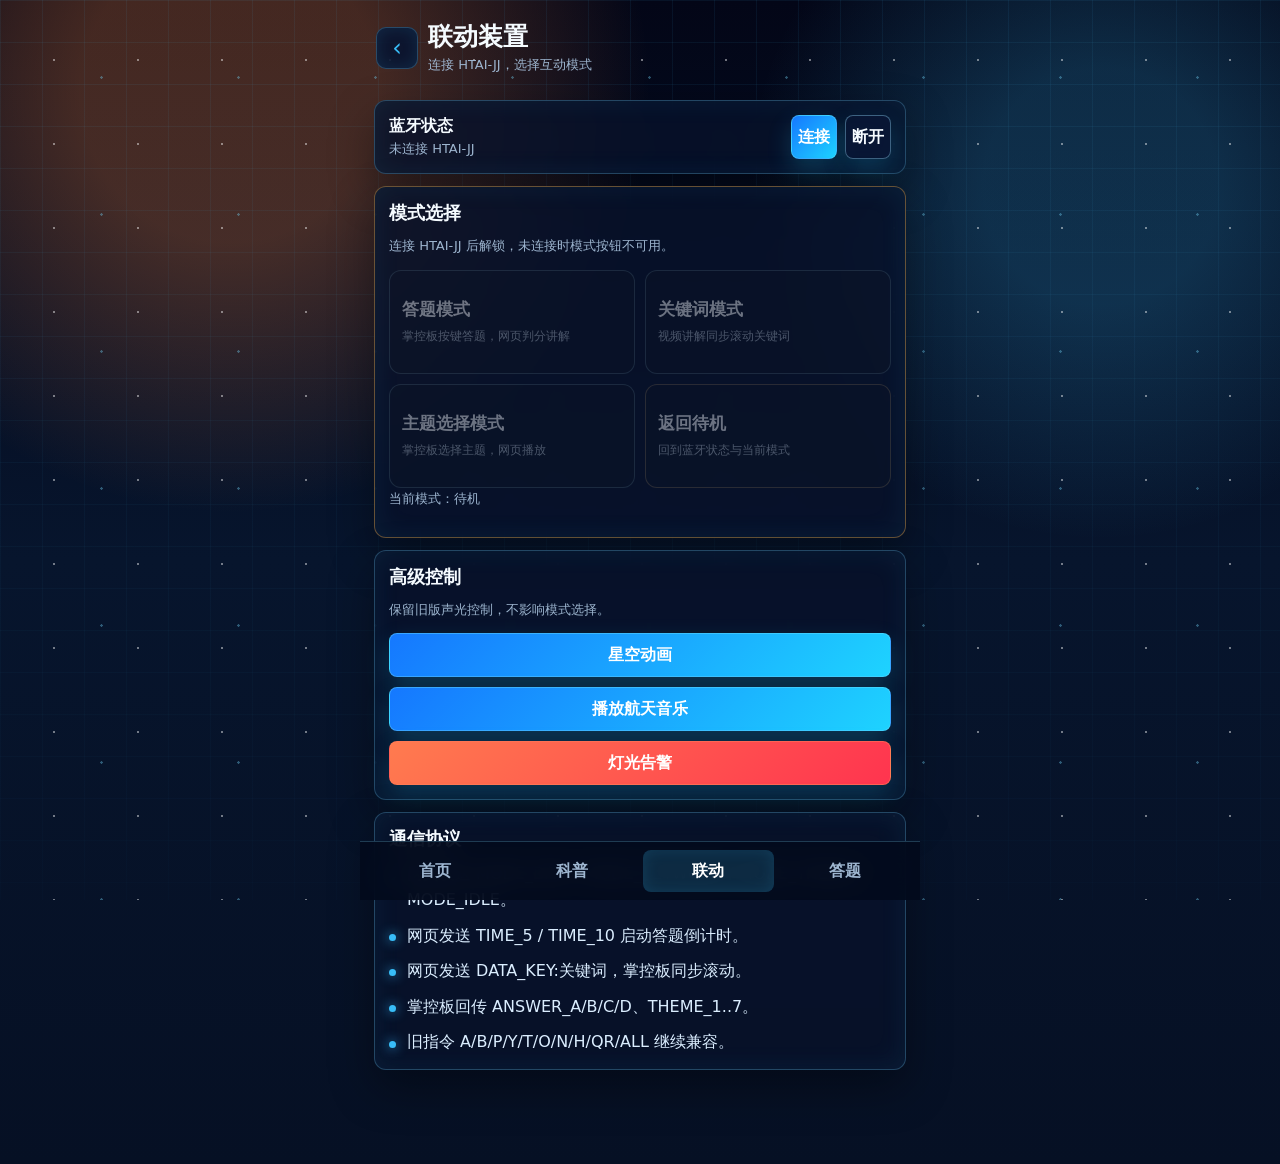
==== device.html @ b79a90aa "网页第2版：加入蓝牙模式选择和硬件联动协议" ====
<!doctype html>
<html lang="zh-CN">
<head>
  <meta charset="utf-8" />
  <meta name="viewport" content="width=device-width, initial-scale=1, viewport-fit=cover" />
  <meta http-equiv="Cache-Control" content="no-store, no-cache, must-revalidate" />
  <meta http-equiv="Pragma" content="no-cache" />
  <meta http-equiv="Expires" content="0" />
  <title>联动装置</title>
  <link rel="stylesheet" href="assets/app.css?v=tech8" />
  <script src="assets/app-data.js?v=tech8" defer></script>
  <script src="assets/app-common.js?v=tech8" defer></script>
  <script src="assets/device.js?v=tech8" defer></script>
</head>
<body data-page="device">
  <main class="app-page">
    <header class="topbar">
      <a class="back" href="index.html?v=tech8" aria-label="返回首页">‹</a>
      <div class="title-wrap">
        <h1>联动装置</h1>
        <div class="subtitle">连接 HTAI-JJ，选择互动模式</div>
      </div>
    </header>

    <section class="bt-card" data-bluetooth-panel>
      <div>
        <strong>蓝牙状态</strong>
        <span id="btStatus">未连接 HTAI-JJ</span>
      </div>
      <button id="btConnect" type="button">连接</button>
      <button id="btDisconnect" class="secondary" type="button">断开</button>
    </section>

    <section class="panel mode-panel">
      <h2>模式选择</h2>
      <p class="muted" id="modeHint">连接 HTAI-JJ 后解锁，未连接时模式按钮不可用。</p>
      <div class="mode-grid">
        <button class="mode-button" data-mode="dati" type="button" disabled>
          <span>答题模式</span>
          <small>掌控板按键答题，网页判分讲解</small>
        </button>
        <button class="mode-button" data-mode="keyword" type="button" disabled>
          <span>关键词模式</span>
          <small>视频讲解同步滚动关键词</small>
        </button>
        <button class="mode-button" data-mode="theme" type="button" disabled>
          <span>主题选择模式</span>
          <small>掌控板选择主题，网页播放</small>
        </button>
        <button class="mode-button idle" data-mode="idle" type="button" disabled>
          <span>返回待机</span>
          <small>回到蓝牙状态与当前模式</small>
        </button>
      </div>
      <p class="muted" id="currentModeText">当前模式：待机</p>
    </section>

    <section class="panel">
      <h2>高级控制</h2>
      <p class="muted">保留旧版声光控制，不影响模式选择。</p>
      <div class="remote-grid">
        <button data-send-command="STAR" type="button">星空动画</button>
        <button data-send-command="MUSIC" type="button">播放航天音乐</button>
        <button class="warn" data-send-command="WARN" type="button">灯光告警</button>
      </div>
    </section>

    <section class="panel">
      <h2>通信协议</h2>
      <ul class="list">
        <li>网页发送 MODE_DATI / MODE_KEYWORD / MODE_THEME / MODE_IDLE。</li>
        <li>网页发送 TIME_5 / TIME_10 启动答题倒计时。</li>
        <li>网页发送 DATA_KEY:关键词，掌控板同步滚动。</li>
        <li>掌控板回传 ANSWER_A/B/C/D、THEME_1..7。</li>
        <li>旧指令 A/B/P/Y/T/O/N/H/QR/ALL 继续兼容。</li>
      </ul>
    </section>
  </main>

  <div class="toast" id="toast" hidden></div>
  <nav class="bottom-nav" aria-label="底部导航">
    <a href="index.html?v=tech8">首页</a>
    <a href="science.html?v=tech8">科普</a>
    <a class="active" href="device.html?v=tech8">联动</a>
    <a href="quiz.html?v=tech8">答题</a>
  </nav>
</body>
</html>
---- assets/app.css ----
:root {
  color-scheme: dark;
  --bg: #040a1a;
  --panel: rgba(8, 18, 42, 0.82);
  --panel-strong: rgba(10, 26, 58, 0.94);
  --ink: #f5fbff;
  --muted: #9db5cf;
  --line: rgba(111, 210, 255, 0.28);
  --blue: #38bdf8;
  --green: #2ee59d;
  --sun: #ffb84d;
  --pink: #ff69b4;
  --red: #ff6b6b;
  --theme: #38bdf8;
  --shadow: 0 18px 44px rgba(0, 0, 0, 0.35);
}

* { box-sizing: border-box; }

body {
  margin: 0;
  min-height: 100vh;
  background:
    radial-gradient(circle at 18% 8%, rgba(255, 136, 61, 0.26) 0 10%, transparent 28%),
    radial-gradient(circle at 86% 16%, rgba(56, 189, 248, 0.2) 0 8%, transparent 24%),
    linear-gradient(180deg, #030617 0%, #07152d 48%, #061024 100%);
  color: var(--ink);
  font-family: "Microsoft YaHei", "PingFang SC", system-ui, sans-serif;
}

body::before {
  content: "";
  position: fixed;
  inset: 0;
  pointer-events: none;
  background:
    linear-gradient(rgba(76, 201, 255, 0.08) 1px, transparent 1px),
    linear-gradient(90deg, rgba(76, 201, 255, 0.08) 1px, transparent 1px);
  background-size: 42px 42px;
  mask-image: linear-gradient(180deg, rgba(0,0,0,.9), rgba(0,0,0,.2));
}

body::after {
  content: "";
  position: fixed;
  inset: 0;
  pointer-events: none;
  background-image:
    radial-gradient(circle, rgba(255,255,255,.8) 0 1px, transparent 1.5px),
    radial-gradient(circle, rgba(120,220,255,.65) 0 1px, transparent 1.5px);
  background-size: 84px 84px, 137px 137px;
  background-position: 12px 18px, 33px 9px;
  opacity: .55;
}

button, input, select { font: inherit; }

button, .button {
  min-height: 44px;
  border: 1px solid rgba(105, 218, 255, 0.42);
  border-radius: 8px;
  background: linear-gradient(135deg, #1578ff, #1ed3ff);
  color: #fff;
  font-weight: 900;
  text-decoration: none;
  cursor: pointer;
  box-shadow: 0 10px 24px rgba(30, 211, 255, 0.2);
}

button.secondary, .button.secondary, .ghost-button {
  border: 1px solid rgba(150, 224, 255, 0.38);
  background: rgba(10, 24, 56, 0.78);
  color: var(--ink);
}

button.warn {
  background: linear-gradient(135deg, #ff7b4f, #ff344f);
  border-color: rgba(255, 126, 90, .55);
}

.app-page {
  position: relative;
  z-index: 1;
  width: min(100%, 560px);
  min-height: 100vh;
  margin: 0 auto;
  padding: 14px 14px 94px;
}

.topbar {
  display: flex;
  align-items: center;
  gap: 10px;
  padding: 8px 2px 14px;
}

.back {
  display: grid;
  place-items: center;
  width: 42px;
  height: 42px;
  border: 1px solid var(--line);
  border-radius: 10px;
  background: rgba(8, 20, 48, 0.9);
  color: var(--blue);
  font-size: 24px;
  text-decoration: none;
  box-shadow: inset 0 0 16px rgba(56, 189, 248, .12);
}

.title-wrap { flex: 1; min-width: 0; }

h1, h2, h3, p { margin-top: 0; }
h1 { margin-bottom: 4px; font-size: 25px; line-height: 1.2; }
h2 { margin-bottom: 10px; font-size: 18px; }
p { line-height: 1.68; }

.subtitle, .muted {
  color: var(--muted);
  font-size: 13px;
}

.home-hero {
  position: relative;
  overflow: hidden;
  min-height: 420px;
  border: 1px solid rgba(255, 184, 77, 0.46);
  border-radius: 14px;
  background: #020817;
  box-shadow: 0 22px 54px rgba(0, 0, 0, .42), inset 0 0 34px rgba(255, 184, 77, .12);
}

.hero-video {
  position: absolute;
  inset: 0;
  width: 100%;
  height: 100%;
  object-fit: cover;
}

.hero-shade {
  position: absolute;
  inset: 0;
  background: linear-gradient(180deg, rgba(3, 8, 23, .08), rgba(3, 8, 23, .38) 46%, rgba(3, 8, 23, .86));
}

.hero-content {
  position: absolute;
  inset: auto 16px 16px;
  padding: 16px;
  border: 1px solid rgba(255, 184, 77, .46);
  border-radius: 12px;
  background: rgba(2, 8, 22, .7);
  backdrop-filter: blur(7px);
}

.orbit-mark {
  display: grid;
  place-items: center;
  width: 58px;
  height: 58px;
  border: 2px solid rgba(255, 184, 77, 0.72);
  border-radius: 50%;
  color: #ffd27b;
  font-weight: 900;
  letter-spacing: 0;
}

.eyebrow {
  margin: 16px 0 8px;
  color: #aee8ff;
  font-size: 14px;
  font-weight: 900;
}

.home-hero h1 {
  max-width: 9em;
  margin: 0;
  font-size: 34px;
  text-shadow: 0 0 18px rgba(255, 184, 77, .36);
}

.hero-copy {
  max-width: 28em;
  margin: 12px 0 14px;
  color: #d8eeff;
  font-size: 15px;
}

.bt-card,
.panel,
.tip-card,
.video-card {
  margin-top: 12px;
  padding: 14px;
  border: 1px solid var(--line);
  border-radius: 12px;
  background: var(--panel);
  box-shadow: var(--shadow), inset 0 0 28px rgba(56, 189, 248, .08);
  backdrop-filter: blur(10px);
}

.bt-card {
  display: grid;
  grid-template-columns: 1fr auto auto;
  gap: 8px;
  align-items: center;
}

.bt-card.compact { grid-template-columns: 1fr auto; }
.bt-card span { display: block; margin-top: 3px; color: var(--muted); font-size: 13px; }
.bt-card .ok { color: var(--green); }

.entry-grid,
.theme-grid,
.remote-grid,
.quiz-grid,
.choice-grid {
  display: grid;
  gap: 10px;
}

.entry-grid {
  grid-template-columns: repeat(2, 1fr);
  margin-top: 12px;
}

.entry-card {
  min-height: 122px;
  padding: 14px;
  border: 1px solid var(--line);
  border-radius: 12px;
  background:
    linear-gradient(135deg, rgba(12, 30, 68, .92), rgba(8, 18, 40, .92));
  color: var(--ink);
  text-decoration: none;
  box-shadow: 0 14px 30px rgba(0, 0, 0, .26), inset 0 0 20px rgba(56, 189, 248, .08);
}

.entry-card span {
  display: block;
  font-size: 18px;
  font-weight: 900;
}

.entry-card small {
  display: block;
  margin-top: 8px;
  color: var(--muted);
  line-height: 1.45;
}

.entry-card.science { border-top: 5px solid var(--blue); }
.entry-card.device { border-top: 5px solid var(--green); }
.entry-card.quiz { border-top: 5px solid var(--sun); }
.entry-card.rank { border-top: 5px solid var(--pink); }

.theme-grid { grid-template-columns: repeat(2, 1fr); }

.theme-button {
  min-height: 58px;
  padding: 9px;
  border: 1px solid rgba(123, 218, 255, .3);
  background: rgba(9, 24, 54, .88);
  color: var(--ink);
}

.theme-button.active {
  border-color: var(--theme);
  color: #fff;
  background: linear-gradient(135deg, color-mix(in srgb, var(--theme) 35%, #091836), rgba(11, 28, 62, .96));
  box-shadow: 0 0 20px color-mix(in srgb, var(--theme) 35%, transparent);
}

.video-card {
  overflow: hidden;
  padding: 0;
  border-color: color-mix(in srgb, var(--theme) 45%, rgba(111, 210, 255, .24));
}

.video-card video {
  display: block;
  width: 100%;
  aspect-ratio: 16 / 9;
  background: #020817;
  object-fit: cover;
}

.video-body { padding: 14px; }

.badge {
  display: inline-flex;
  align-items: center;
  gap: 6px;
  padding: 6px 10px;
  border: 1px solid color-mix(in srgb, var(--theme) 55%, transparent);
  border-radius: 999px;
  background: color-mix(in srgb, var(--theme) 16%, rgba(4, 10, 26, .86));
  color: #fff;
  font-size: 13px;
  font-weight: 900;
}

.science-detail {
  margin: 12px 0;
  padding: 12px;
  border: 1px solid rgba(123, 218, 255, .2);
  border-radius: 10px;
  background: rgba(3, 12, 32, .58);
}

.science-detail h3 {
  margin: 0 0 8px;
  font-size: 16px;
}

.science-list {
  display: grid;
  gap: 8px;
  margin: 0;
  padding: 0;
  list-style: none;
}

.science-list li,
.list li {
  position: relative;
  padding-left: 18px;
  color: #dbeeff;
  line-height: 1.6;
}

.science-list li::before,
.list li::before {
  content: "";
  position: absolute;
  left: 0;
  top: .7em;
  width: 7px;
  height: 7px;
  border-radius: 50%;
  background: var(--theme);
  box-shadow: 0 0 12px var(--theme);
}

.science-prompt {
  margin-top: 10px;
  padding: 10px;
  border-radius: 8px;
  background: rgba(56, 189, 248, .1);
  color: #c9f4ff;
  font-weight: 800;
}

.remote-grid { grid-template-columns: 1fr; }
.quiz-grid { grid-template-columns: repeat(3, 1fr); }
.choice-grid { grid-template-columns: 1fr; margin-top: 12px; }

.quiz-grid button.active,
.choice-grid button.correct {
  background: linear-gradient(135deg, #10b981, #38e7a7);
}

.choice-grid button.wrong {
  background: linear-gradient(135deg, #f59e0b, #ff6b6b);
}

.score-line,
.rank-item,
.button-row {
  display: flex;
  align-items: center;
  gap: 10px;
}

.score-line { justify-content: space-between; }
.score-line strong {
  font-size: 38px;
  color: #ffe08a;
  text-shadow: 0 0 18px rgba(255, 224, 138, .35);
}

.question-box {
  padding: 14px;
  border: 1px solid rgba(255, 184, 77, .28);
  border-radius: 10px;
  background: rgba(255, 184, 77, .1);
  color: #fff3d0;
  line-height: 1.7;
}

.button-row {
  flex-wrap: wrap;
  margin-top: 12px;
}

.button-row > * { flex: 1 1 120px; text-align: center; }
.button-row.two > * { flex-basis: 45%; }

.list {
  display: grid;
  gap: 10px;
  margin: 0;
  padding: 0;
  list-style: none;
}

.rank-item {
  justify-content: space-between;
  padding: 12px 0;
  border-bottom: 1px solid rgba(123, 218, 255, .16);
}

.rank-item:last-child { border-bottom: 0; }

.achievement-card {
  display: grid;
  gap: 8px;
  padding: 14px;
  border: 1px solid rgba(255, 184, 77, .36);
  border-radius: 12px;
  background: linear-gradient(135deg, rgba(255, 184, 77, .14), rgba(56, 189, 248, .08));
}

.achievement-card strong { font-size: 20px; }

.tag-grid {
  display: flex;
  flex-wrap: wrap;
  gap: 8px;
  margin: 12px 0;
}

.tag-grid span {
  padding: 7px 10px;
  border: 1px solid rgba(56, 189, 248, .34);
  border-radius: 999px;
  background: rgba(56, 189, 248, .12);
  color: #dff7ff;
  font-weight: 800;
}

.toast {
  position: fixed;
  z-index: 20;
  left: 50%;
  bottom: 88px;
  width: min(90vw, 440px);
  transform: translateX(-50%);
  padding: 12px 14px;
  border: 1px solid rgba(123, 218, 255, .45);
  border-radius: 12px;
  background: rgba(5, 16, 38, .94);
  color: #fff;
  box-shadow: var(--shadow);
}

.bottom-nav {
  position: fixed;
  z-index: 10;
  left: 50%;
  bottom: 0;
  display: grid;
  grid-template-columns: repeat(4, 1fr);
  gap: 6px;
  width: min(100%, 560px);
  padding: 8px 10px calc(8px + env(safe-area-inset-bottom));
  transform: translateX(-50%);
  border-top: 1px solid rgba(123, 218, 255, .24);
  background: rgba(3, 10, 28, .9);
  backdrop-filter: blur(12px);
}

.bottom-nav a {
  display: grid;
  place-items: center;
  min-height: 42px;
  border-radius: 8px;
  color: var(--muted);
  text-decoration: none;
  font-weight: 900;
}

.bottom-nav a.active {
  color: #fff;
  background: rgba(56, 189, 248, .16);
  box-shadow: inset 0 0 16px rgba(56, 189, 248, .14);
}

@media (max-width: 420px) {
  .app-page { padding-inline: 10px; }
  .home-hero { min-height: 390px; }
  .home-hero h1 { font-size: 30px; }
  .entry-grid { grid-template-columns: 1fr; }
  .bt-card, .bt-card.compact { grid-template-columns: 1fr; }
  .theme-grid { grid-template-columns: 1fr; }
  .quiz-grid { grid-template-columns: 1fr; }
}

/* tech3 cover page: inspired by the phone-cover reference, without using the photo itself. */
.cover-hero {
  display: grid;
  grid-template-rows: auto 1fr auto;
  min-height: min(76vh, 650px);
  padding: 22px 16px 18px;
  border-color: rgba(135, 216, 255, .5);
  background:
    radial-gradient(circle at 50% 52%, rgba(70, 165, 255, .2) 0 18%, transparent 44%),
    linear-gradient(180deg, rgba(4, 12, 34, .96), rgba(8, 20, 52, .88));
}

.cover-stars {
  position: absolute;
  inset: 0;
  background-image:
    radial-gradient(circle, rgba(255,255,255,.92) 0 1px, transparent 1.6px),
    radial-gradient(circle, rgba(125,220,255,.62) 0 1px, transparent 1.7px);
  background-size: 42px 42px, 73px 73px;
  background-position: 7px 14px, 28px 3px;
  opacity: .58;
}

.cover-top {
  position: relative;
  z-index: 2;
  text-align: center;
}

.cover-top .eyebrow {
  display: inline-flex;
  margin: 0 0 10px;
  padding: 6px 12px;
  border: 1px solid rgba(130, 220, 255, .38);
  border-radius: 999px;
  background: rgba(7, 22, 52, .62);
  color: #c8f2ff;
}

.cover-top h1 {
  max-width: 8em;
  margin: 0 auto;
  font-size: clamp(32px, 8vw, 48px);
  line-height: 1.08;
  text-shadow: 0 0 24px rgba(110, 218, 255, .42);
}

.cover-top .hero-copy {
  max-width: 22em;
  margin: 12px auto 0;
  color: #cfeeff;
}

.planet-video-wrap {
  position: relative;
  z-index: 2;
  align-self: center;
  justify-self: center;
  display: grid;
  place-items: center;
  width: min(78vw, 360px);
  aspect-ratio: 1;
  margin: 18px auto 14px;
  border-radius: 50%;
  filter: drop-shadow(0 0 30px rgba(94, 207, 255, .55));
}

.planet-video-wrap::before {
  content: "";
  position: absolute;
  inset: -16px;
  border-radius: 50%;
  border: 2px solid rgba(153, 226, 255, .35);
  box-shadow: inset 0 0 32px rgba(97, 209, 255, .28), 0 0 36px rgba(97, 209, 255, .26);
}

.planet-video {
  width: 100%;
  height: 100%;
  border: 3px solid rgba(224, 247, 255, .8);
  border-radius: 50%;
  background: #06152f;
  object-fit: cover;
}

.planet-ring {
  position: absolute;
  width: 118%;
  height: 32%;
  border: 2px solid rgba(180, 235, 255, .42);
  border-top-color: transparent;
  border-left-color: transparent;
  border-radius: 50%;
  transform: rotate(-13deg);
  pointer-events: none;
}

.planet-ring.two {
  width: 132%;
  height: 40%;
  border-color: rgba(255, 210, 120, .26);
  border-top-color: transparent;
  transform: rotate(13deg);
}

.center-play {
  position: absolute;
  width: 72px;
  height: 72px;
  min-height: 72px;
  border-radius: 50%;
  border-color: rgba(255,255,255,.62);
  background: rgba(255,255,255,.18);
  color: #fff;
  font-size: 28px;
  backdrop-filter: blur(8px);
}

.mission-nav {
  position: relative;
  z-index: 2;
  display: grid;
  grid-template-columns: repeat(4, 1fr);
  gap: 8px;
  padding: 9px;
  border: 1px solid rgba(145, 224, 255, .28);
  border-radius: 18px;
  background: rgba(2, 10, 28, .72);
  backdrop-filter: blur(10px);
}

.mission-nav a {
  display: grid;
  place-items: center;
  min-height: 46px;
  border-radius: 14px;
  color: #dff7ff;
  text-decoration: none;
  font-weight: 900;
}

.mission-nav a:first-child {
  background: linear-gradient(135deg, rgba(67, 169, 255, .86), rgba(30, 211, 255, .72));
  color: #fff;
  box-shadow: 0 0 22px rgba(56, 189, 248, .3);
}

body[data-page="science"] .video-card video {
  min-height: 230px;
  border-bottom: 1px solid color-mix(in srgb, var(--theme) 50%, rgba(123, 218, 255, .2));
}

@media (max-width: 420px) {
  .cover-hero {
    min-height: 620px;
    padding: 20px 12px 14px;
  }

  .planet-video-wrap {
    width: min(82vw, 330px);
  }

  .mission-nav {
    grid-template-columns: repeat(2, 1fr);
  }
}

button:disabled,
.button:disabled {
  cursor: not-allowed;
  opacity: .42;
  box-shadow: none;
  filter: grayscale(.45);
}

.mode-panel {
  border-color: rgba(255, 184, 77, .38);
}

.mode-grid {
  display: grid;
  grid-template-columns: repeat(2, 1fr);
  gap: 10px;
  margin-top: 12px;
}

.mode-button {
  min-height: 104px;
  padding: 12px;
  text-align: left;
  border: 1px solid rgba(123, 218, 255, .3);
  border-radius: 12px;
  background: rgba(8, 22, 52, .9);
  color: var(--ink);
  box-shadow: inset 0 0 18px rgba(56, 189, 248, .06);
}

.mode-button span {
  display: block;
  font-size: 17px;
  font-weight: 900;
}

.mode-button small {
  display: block;
  margin-top: 7px;
  color: var(--muted);
  font-size: 12px;
  font-weight: 500;
  line-height: 1.45;
}

.mode-button.idle {
  border-color: rgba(255, 184, 77, .36);
}

.countdown-row {
  display: flex;
  align-items: center;
  gap: 8px;
  margin-top: 12px;
  color: var(--muted);
  font-size: 13px;
}

.countdown-row button {
  min-width: 72px;
  min-height: 40px;
}

.answer-explanation {
  margin-top: 12px;
  padding: 11px 12px;
  border: 1px solid rgba(46, 229, 157, .28);
  border-radius: 10px;
  background: rgba(46, 229, 157, .1);
  color: #d9fff0;
  line-height: 1.65;
}

.keyword-scroll {
  min-height: 88px;
  display: flex;
  align-items: center;
  padding: 14px;
  overflow: hidden;
  border: 1px solid rgba(123, 218, 255, .28);
  border-radius: 10px;
  background: rgba(4, 14, 34, .76);
  color: #d9f5ff;
  font-size: 17px;
  font-weight: 800;
  line-height: 1.5;
}

.keyword-in {
  animation: keywordIn .65s ease both;
}

@keyframes keywordIn {
  from {
    opacity: 0;
    transform: translateY(12px);
  }
  to {
    opacity: 1;
    transform: translateY(0);
  }
}

@media (max-width: 420px) {
  .mode-grid {
    grid-template-columns: 1fr;
  }

  .mode-button {
    min-height: 88px;
  }

  .countdown-row {
    flex-wrap: wrap;
  }
}
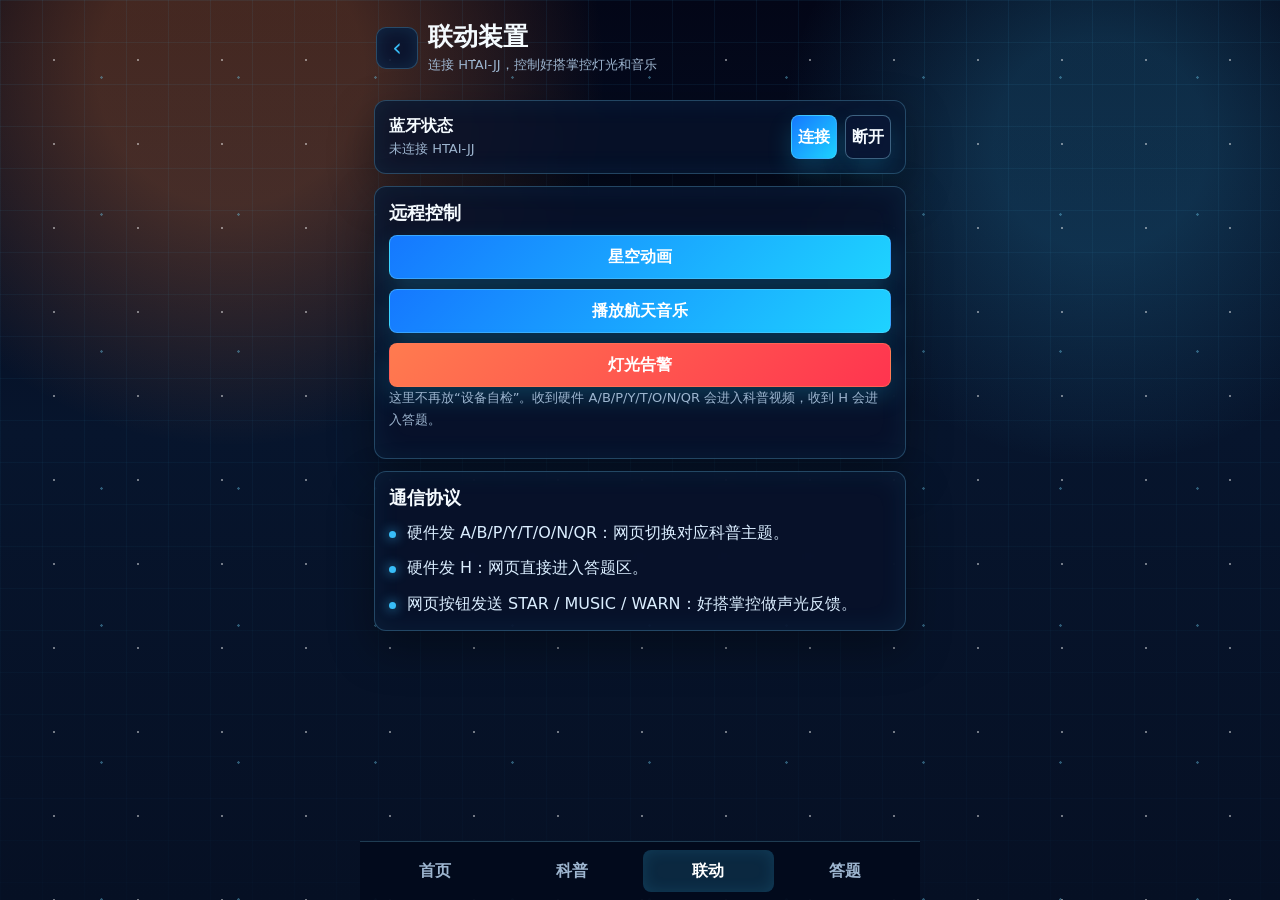
==== commit 5a7ad84f: "还原老版tech1: 5个页面+2个JS文件 20260719" ====
--- a/device.html
+++ b/device.html
@@ -7,18 +7,17 @@
   <meta http-equiv="Pragma" content="no-cache" />
   <meta http-equiv="Expires" content="0" />
   <title>联动装置</title>
-  <link rel="stylesheet" href="assets/app.css?v=tech8" />
-  <script src="assets/app-data.js?v=tech8" defer></script>
-  <script src="assets/app-common.js?v=tech8" defer></script>
-  <script src="assets/device.js?v=tech8" defer></script>
+  <link rel="stylesheet" href="assets/app.css?v=remote5" />
+  <script src="assets/app-data.js?v=remote6" defer></script>
+  <script src="assets/app-common.js?v=tech1" defer></script>
 </head>
 <body data-page="device">
   <main class="app-page">
     <header class="topbar">
-      <a class="back" href="index.html?v=tech8" aria-label="返回首页">‹</a>
+      <a class="back" href="index.html" aria-label="返回首页">‹</a>
       <div class="title-wrap">
         <h1>联动装置</h1>
-        <div class="subtitle">连接 HTAI-JJ，选择互动模式</div>
+        <div class="subtitle">连接 HTAI-JJ，控制好搭掌控灯光和音乐</div>
       </div>
     </header>
 
@@ -31,58 +30,32 @@
       <button id="btDisconnect" class="secondary" type="button">断开</button>
     </section>
 
-    <section class="panel mode-panel">
-      <h2>模式选择</h2>
-      <p class="muted" id="modeHint">连接 HTAI-JJ 后解锁，未连接时模式按钮不可用。</p>
-      <div class="mode-grid">
-        <button class="mode-button" data-mode="dati" type="button" disabled>
-          <span>答题模式</span>
-          <small>掌控板按键答题，网页判分讲解</small>
-        </button>
-        <button class="mode-button" data-mode="keyword" type="button" disabled>
-          <span>关键词模式</span>
-          <small>视频讲解同步滚动关键词</small>
-        </button>
-        <button class="mode-button" data-mode="theme" type="button" disabled>
-          <span>主题选择模式</span>
-          <small>掌控板选择主题，网页播放</small>
-        </button>
-        <button class="mode-button idle" data-mode="idle" type="button" disabled>
-          <span>返回待机</span>
-          <small>回到蓝牙状态与当前模式</small>
-        </button>
-      </div>
-      <p class="muted" id="currentModeText">当前模式：待机</p>
-    </section>
-
     <section class="panel">
-      <h2>高级控制</h2>
-      <p class="muted">保留旧版声光控制，不影响模式选择。</p>
+      <h2>远程控制</h2>
       <div class="remote-grid">
         <button data-send-command="STAR" type="button">星空动画</button>
         <button data-send-command="MUSIC" type="button">播放航天音乐</button>
         <button class="warn" data-send-command="WARN" type="button">灯光告警</button>
       </div>
+      <p class="muted">这里不再放“设备自检”。收到硬件 A/B/P/Y/T/O/N/QR 会进入科普视频，收到 H 会进入答题。</p>
     </section>
 
     <section class="panel">
       <h2>通信协议</h2>
       <ul class="list">
-        <li>网页发送 MODE_DATI / MODE_KEYWORD / MODE_THEME / MODE_IDLE。</li>
-        <li>网页发送 TIME_5 / TIME_10 启动答题倒计时。</li>
-        <li>网页发送 DATA_KEY:关键词，掌控板同步滚动。</li>
-        <li>掌控板回传 ANSWER_A/B/C/D、THEME_1..7。</li>
-        <li>旧指令 A/B/P/Y/T/O/N/H/QR/ALL 继续兼容。</li>
+        <li>硬件发 A/B/P/Y/T/O/N/QR：网页切换对应科普主题。</li>
+        <li>硬件发 H：网页直接进入答题区。</li>
+        <li>网页按钮发送 STAR / MUSIC / WARN：好搭掌控做声光反馈。</li>
       </ul>
     </section>
   </main>
 
   <div class="toast" id="toast" hidden></div>
   <nav class="bottom-nav" aria-label="底部导航">
-    <a href="index.html?v=tech8">首页</a>
-    <a href="science.html?v=tech8">科普</a>
-    <a class="active" href="device.html?v=tech8">联动</a>
-    <a href="quiz.html?v=tech8">答题</a>
+    <a href="index.html">首页</a>
+    <a href="science.html?v=tech1">科普</a>
+    <a class="active" href="device.html?v=remote5">联动</a>
+    <a href="quiz.html">答题</a>
   </nav>
 </body>
 </html>
--- a/assets/app.css
+++ b/assets/app.css
@@ -286,6 +286,14 @@
   object-fit: cover;
 }
 
+.video-frame iframe {
+  display: block;
+  width: 100%;
+  aspect-ratio: 16 / 9;
+  border: 0;
+  background: #020817;
+}
+
 .video-body { padding: 14px; }
 
 .badge {
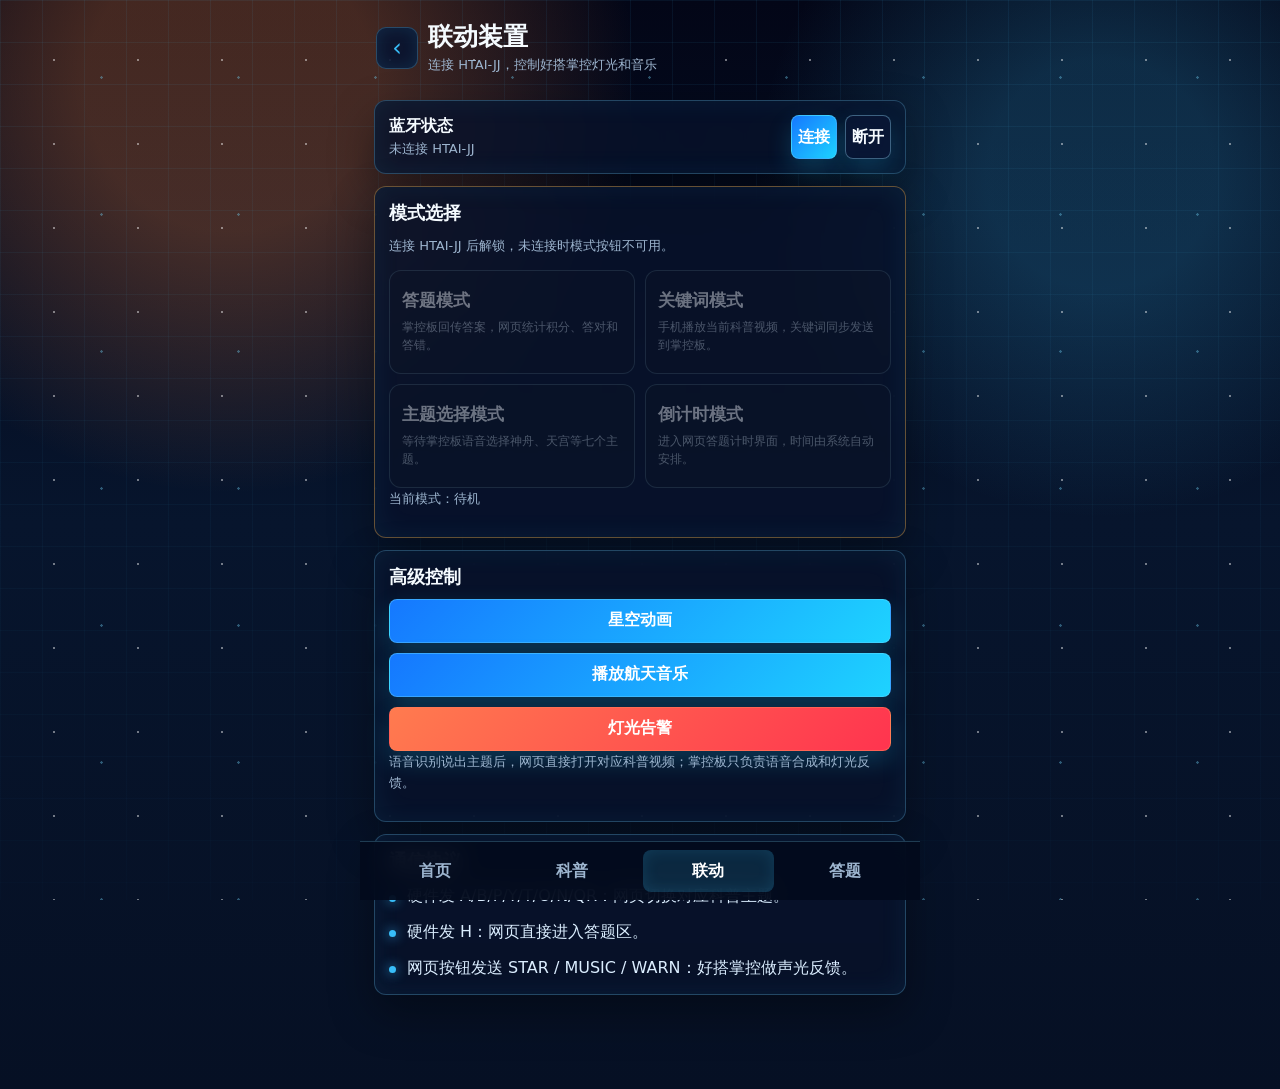
==== commit ab46ffb1: "切换到新版 20260906 嘉嘉无敌者指定新版（带底部导航）" ====
--- a/device.html
+++ b/device.html
@@ -10,6 +10,7 @@
   <link rel="stylesheet" href="assets/app.css?v=remote5" />
   <script src="assets/app-data.js?v=remote6" defer></script>
   <script src="assets/app-common.js?v=tech1" defer></script>
+  <script src="assets/device.js?v=mode6" defer></script>
 </head>
 <body data-page="device">
   <main class="app-page">
@@ -30,14 +31,38 @@
       <button id="btDisconnect" class="secondary" type="button">断开</button>
     </section>
 
+    <section class="panel mode-panel">
+      <h2>模式选择</h2>
+      <p class="muted" id="modeHint">连接 HTAI-JJ 后解锁，未连接时模式按钮不可用。</p>
+      <div class="mode-grid">
+        <button class="mode-button" data-mode="dati" type="button">
+          <span>答题模式</span>
+          <small>掌控板回传答案，网页统计积分、答对和答错。</small>
+        </button>
+        <button class="mode-button" data-mode="keyword" type="button">
+          <span>关键词模式</span>
+          <small>手机播放当前科普视频，关键词同步发送到掌控板。</small>
+        </button>
+        <button class="mode-button" data-mode="theme" type="button">
+          <span>主题选择模式</span>
+          <small>等待掌控板语音选择神舟、天宫等七个主题。</small>
+        </button>
+        <button class="mode-button" data-mode="countdown" type="button">
+          <span>倒计时模式</span>
+          <small>进入网页答题计时界面，时间由系统自动安排。</small>
+        </button>
+      </div>
+      <p class="muted" id="currentModeText">当前模式：待机</p>
+    </section>
+
     <section class="panel">
-      <h2>远程控制</h2>
+      <h2>高级控制</h2>
       <div class="remote-grid">
         <button data-send-command="STAR" type="button">星空动画</button>
         <button data-send-command="MUSIC" type="button">播放航天音乐</button>
         <button class="warn" data-send-command="WARN" type="button">灯光告警</button>
       </div>
-      <p class="muted">这里不再放“设备自检”。收到硬件 A/B/P/Y/T/O/N/QR 会进入科普视频，收到 H 会进入答题。</p>
+      <p class="muted">语音识别说出主题后，网页直接打开对应科普视频；掌控板只负责语音合成和灯光反馈。</p>
     </section>
 
     <section class="panel">
--- a/assets/app.css
+++ b/assets/app.css
@@ -388,6 +388,25 @@
   text-shadow: 0 0 18px rgba(255, 224, 138, .35);
 }
 
+.quiz-stats {
+  display: grid;
+  gap: 8px;
+}
+
+.quiz-stats > div {
+  display: flex;
+  align-items: center;
+  justify-content: space-between;
+  min-height: 42px;
+  padding: 8px 10px;
+  border-bottom: 1px solid rgba(123, 218, 255, .16);
+}
+
+.quiz-stats > div:last-child { border-bottom: 0; }
+.quiz-stats span { color: var(--muted); }
+.quiz-stats strong { color: #ffe08a; font-size: 20px; }
+.stats-note { margin: 10px 0 0; }
+
 .question-box {
   padding: 14px;
   border: 1px solid rgba(255, 184, 77, .28);
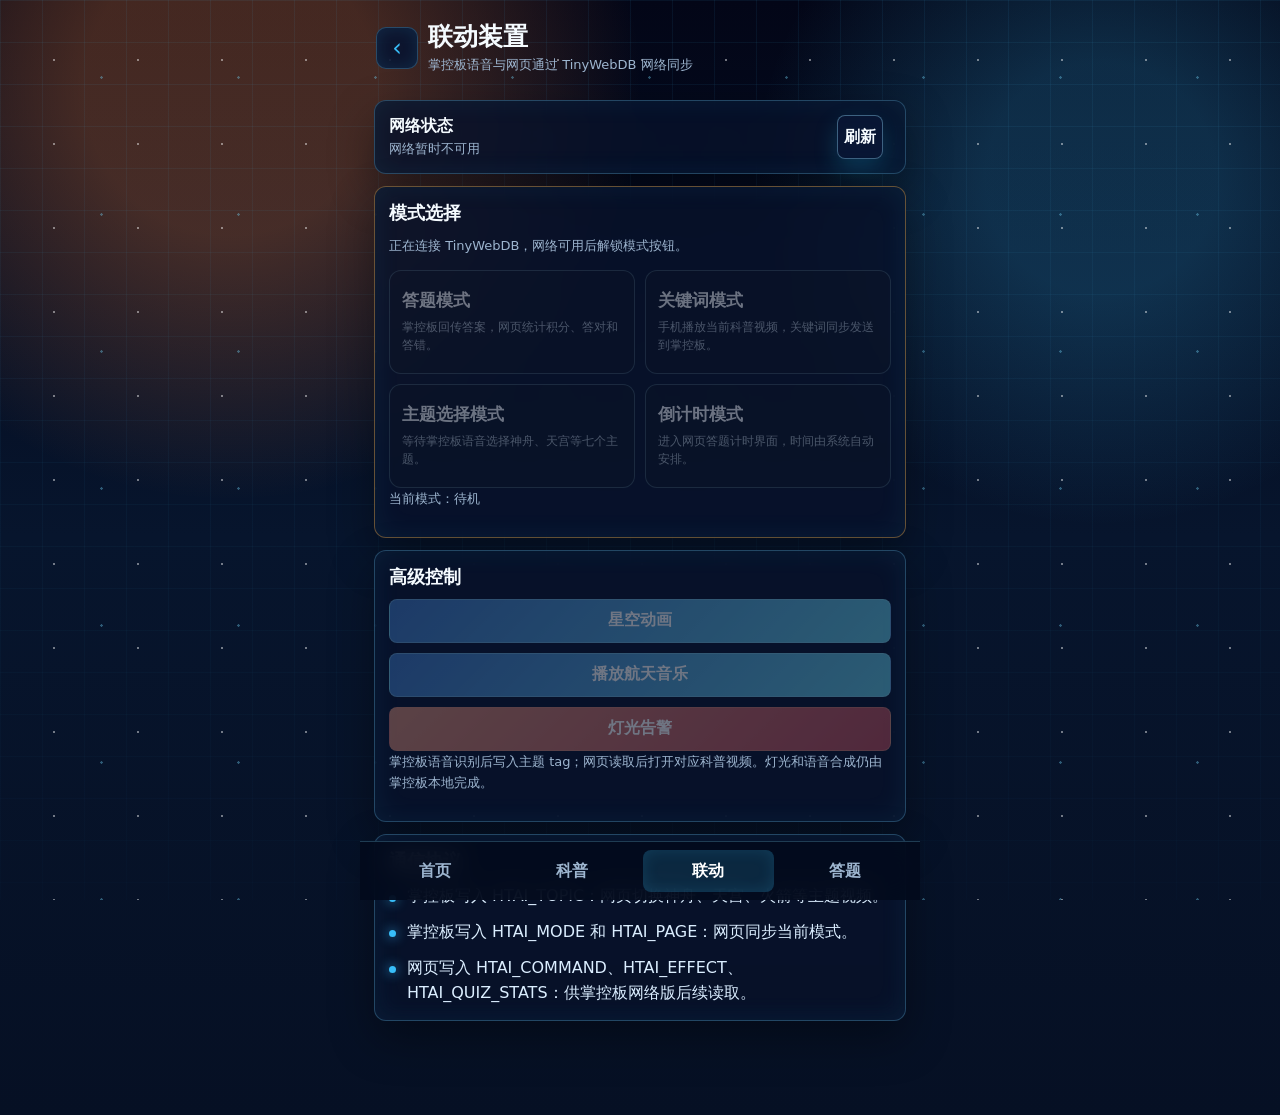
==== commit 6bf374c5: "deploy network version TinyWebDB matching local source" ====
--- a/device.html
+++ b/device.html
@@ -7,10 +7,10 @@
   <meta http-equiv="Pragma" content="no-cache" />
   <meta http-equiv="Expires" content="0" />
   <title>联动装置</title>
-  <link rel="stylesheet" href="assets/app.css?v=remote5" />
+  <link rel="stylesheet" href="assets/app.css?v=network2" />
   <script src="assets/app-data.js?v=remote6" defer></script>
-  <script src="assets/app-common.js?v=tech1" defer></script>
-  <script src="assets/device.js?v=mode6" defer></script>
+  <script src="assets/app-common.js?v=network2" defer></script>
+  <script src="assets/device.js?v=network2" defer></script>
 </head>
 <body data-page="device">
   <main class="app-page">
@@ -18,22 +18,21 @@
       <a class="back" href="index.html" aria-label="返回首页">‹</a>
       <div class="title-wrap">
         <h1>联动装置</h1>
-        <div class="subtitle">连接 HTAI-JJ，控制好搭掌控灯光和音乐</div>
+        <div class="subtitle">掌控板语音与网页通过 TinyWebDB 网络同步</div>
       </div>
     </header>
 
-    <section class="bt-card" data-bluetooth-panel>
+    <section class="bt-card" data-network-panel>
       <div>
-        <strong>蓝牙状态</strong>
-        <span id="btStatus">未连接 HTAI-JJ</span>
+        <strong>网络状态</strong>
+        <span id="cloudStatus">正在连接 TinyWebDB</span>
       </div>
-      <button id="btConnect" type="button">连接</button>
-      <button id="btDisconnect" class="secondary" type="button">断开</button>
+      <button id="cloudRefresh" class="secondary" type="button">刷新</button>
     </section>
 
     <section class="panel mode-panel">
       <h2>模式选择</h2>
-      <p class="muted" id="modeHint">连接 HTAI-JJ 后解锁，未连接时模式按钮不可用。</p>
+      <p class="muted" id="modeHint">网络同步正常后解锁，网络不可用时模式按钮不可用。</p>
       <div class="mode-grid">
         <button class="mode-button" data-mode="dati" type="button">
           <span>答题模式</span>
@@ -62,15 +61,15 @@
         <button data-send-command="MUSIC" type="button">播放航天音乐</button>
         <button class="warn" data-send-command="WARN" type="button">灯光告警</button>
       </div>
-      <p class="muted">语音识别说出主题后，网页直接打开对应科普视频；掌控板只负责语音合成和灯光反馈。</p>
+      <p class="muted">掌控板语音识别后写入主题 tag；网页读取后打开对应科普视频。灯光和语音合成仍由掌控板本地完成。</p>
     </section>
 
     <section class="panel">
       <h2>通信协议</h2>
       <ul class="list">
-        <li>硬件发 A/B/P/Y/T/O/N/QR：网页切换对应科普主题。</li>
-        <li>硬件发 H：网页直接进入答题区。</li>
-        <li>网页按钮发送 STAR / MUSIC / WARN：好搭掌控做声光反馈。</li>
+        <li>掌控板写入 HTAI_TOPIC：网页切换神舟、天宫、火箭等主题视频。</li>
+        <li>掌控板写入 HTAI_MODE 和 HTAI_PAGE：网页同步当前模式。</li>
+        <li>网页写入 HTAI_COMMAND、HTAI_EFFECT、HTAI_QUIZ_STATS：供掌控板网络版后续读取。</li>
       </ul>
     </section>
   </main>
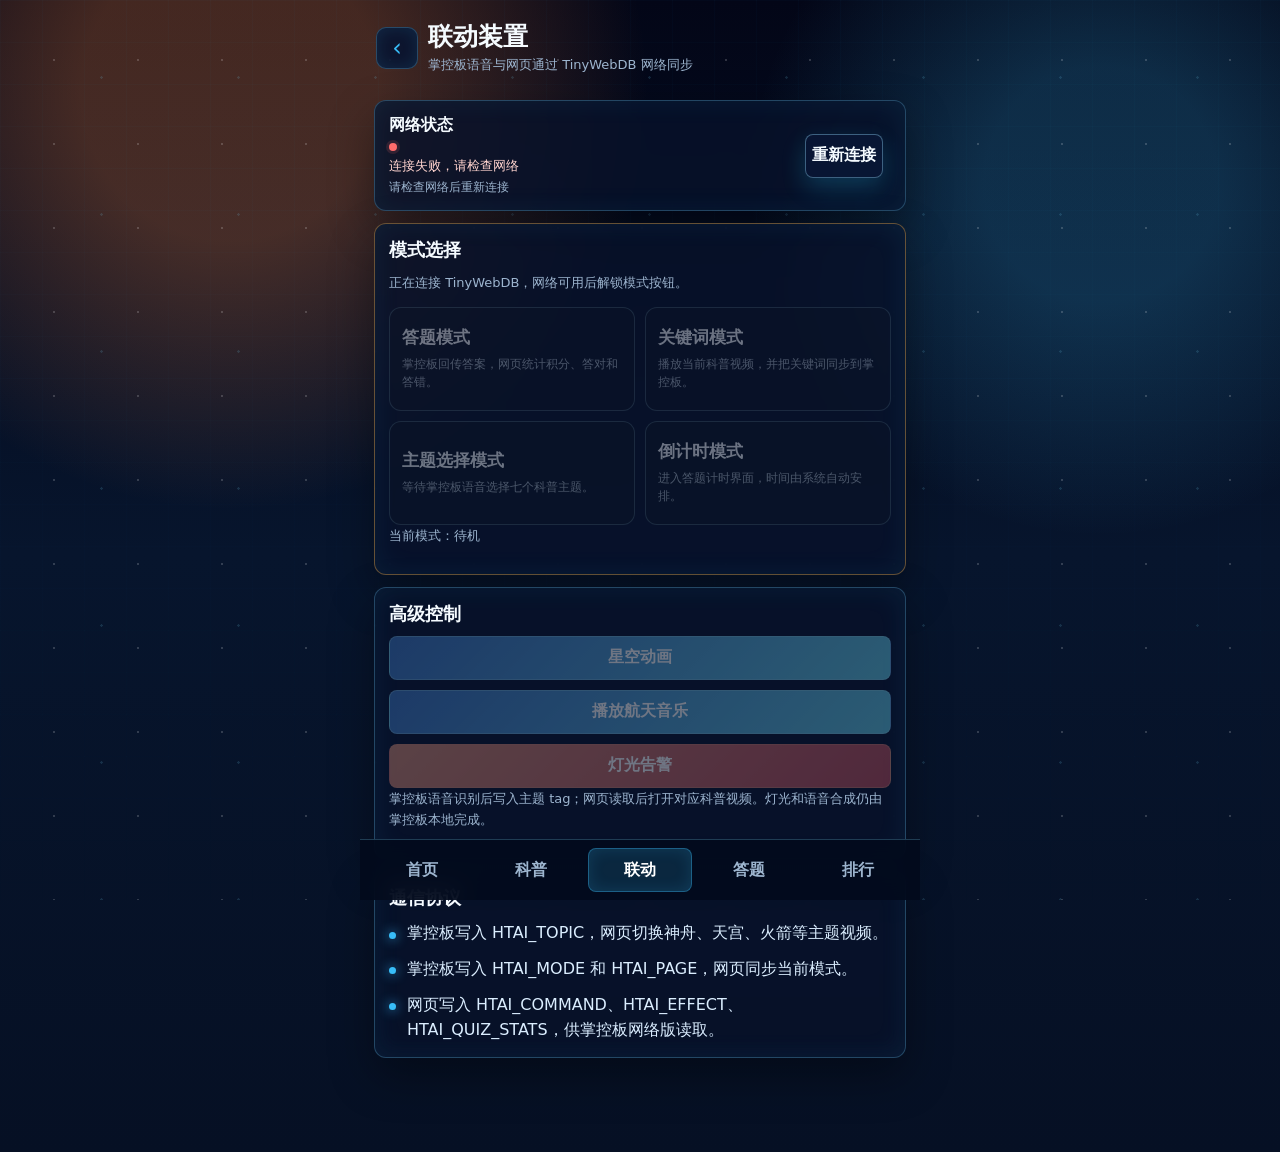
==== commit da500660: "refine HTAI2026 UI and responsive feedback" ====
--- a/device.html
+++ b/device.html
@@ -7,10 +7,10 @@
   <meta http-equiv="Pragma" content="no-cache" />
   <meta http-equiv="Expires" content="0" />
   <title>联动装置</title>
-  <link rel="stylesheet" href="assets/app.css?v=network2" />
+  <link rel="stylesheet" href="assets/app.css?v=ui6" />
   <script src="assets/app-data.js?v=remote6" defer></script>
-  <script src="assets/app-common.js?v=network2" defer></script>
-  <script src="assets/device.js?v=network2" defer></script>
+  <script src="assets/app-common.js?v=ui6" defer></script>
+  <script src="assets/device.js?v=ui6" defer></script>
 </head>
 <body data-page="device">
   <main class="app-page">
@@ -25,14 +25,15 @@
     <section class="bt-card" data-network-panel>
       <div>
         <strong>网络状态</strong>
-        <span id="cloudStatus">正在连接 TinyWebDB</span>
+        <span class="status-line"><i class="status-dot" aria-hidden="true"></i><span id="cloudStatus" aria-live="polite">连接中</span></span>
+        <small id="cloudSyncTime" class="sync-time">尚未同步</small>
       </div>
-      <button id="cloudRefresh" class="secondary" type="button">刷新</button>
+      <button id="cloudRefresh" class="secondary" type="button" aria-label="重新连接 TinyWebDB">重新连接</button>
     </section>
 
     <section class="panel mode-panel">
       <h2>模式选择</h2>
-      <p class="muted" id="modeHint">网络同步正常后解锁，网络不可用时模式按钮不可用。</p>
+      <p class="muted" id="modeHint">网络同步正常后解锁，网络不可用时模式按钮暂不可用。</p>
       <div class="mode-grid">
         <button class="mode-button" data-mode="dati" type="button">
           <span>答题模式</span>
@@ -40,15 +41,15 @@
         </button>
         <button class="mode-button" data-mode="keyword" type="button">
           <span>关键词模式</span>
-          <small>手机播放当前科普视频，关键词同步发送到掌控板。</small>
+          <small>播放当前科普视频，并把关键词同步到掌控板。</small>
         </button>
         <button class="mode-button" data-mode="theme" type="button">
           <span>主题选择模式</span>
-          <small>等待掌控板语音选择神舟、天宫等七个主题。</small>
+          <small>等待掌控板语音选择七个科普主题。</small>
         </button>
         <button class="mode-button" data-mode="countdown" type="button">
           <span>倒计时模式</span>
-          <small>进入网页答题计时界面，时间由系统自动安排。</small>
+          <small>进入答题计时界面，时间由系统自动安排。</small>
         </button>
       </div>
       <p class="muted" id="currentModeText">当前模式：待机</p>
@@ -67,9 +68,9 @@
     <section class="panel">
       <h2>通信协议</h2>
       <ul class="list">
-        <li>掌控板写入 HTAI_TOPIC：网页切换神舟、天宫、火箭等主题视频。</li>
-        <li>掌控板写入 HTAI_MODE 和 HTAI_PAGE：网页同步当前模式。</li>
-        <li>网页写入 HTAI_COMMAND、HTAI_EFFECT、HTAI_QUIZ_STATS：供掌控板网络版后续读取。</li>
+        <li>掌控板写入 HTAI_TOPIC，网页切换神舟、天宫、火箭等主题视频。</li>
+        <li>掌控板写入 HTAI_MODE 和 HTAI_PAGE，网页同步当前模式。</li>
+        <li>网页写入 HTAI_COMMAND、HTAI_EFFECT、HTAI_QUIZ_STATS，供掌控板网络版读取。</li>
       </ul>
     </section>
   </main>
@@ -77,9 +78,10 @@
   <div class="toast" id="toast" hidden></div>
   <nav class="bottom-nav" aria-label="底部导航">
     <a href="index.html">首页</a>
-    <a href="science.html?v=tech1">科普</a>
-    <a class="active" href="device.html?v=remote5">联动</a>
-    <a href="quiz.html">答题</a>
+    <a href="science.html?v=network5">科普</a>
+    <a class="active" href="device.html?v=network5">联动</a>
+    <a href="quiz.html?v=network5&mode=dati">答题</a>
+    <a href="rank.html">排行</a>
   </nav>
 </body>
 </html>
--- a/assets/app.css
+++ b/assets/app.css
@@ -501,7 +501,7 @@
 .bottom-nav a {
   display: grid;
   place-items: center;
-  min-height: 42px;
+  min-height: 44px;
   border-radius: 8px;
   color: var(--muted);
   text-decoration: none;
@@ -807,3 +807,273 @@
     flex-wrap: wrap;
   }
 }
+
+/* Small visual pass for the competition build. Business logic and routes stay unchanged. */
+body::before { opacity: .35; }
+body::after { opacity: .22; }
+
+button,
+.button,
+.entry-card,
+.theme-button,
+.bottom-nav a,
+.back {
+  transition: border-color .18s ease, background-color .18s ease, color .18s ease, transform .18s ease, opacity .18s ease;
+}
+
+button:hover:not(:disabled),
+.button:hover,
+.entry-card:hover,
+.theme-button:hover,
+.bottom-nav a:hover {
+  transform: translateY(-1px);
+}
+
+button:active:not(:disabled),
+.button:active,
+.entry-card:active,
+.theme-button:active {
+  transform: translateY(0);
+}
+
+button:focus-visible,
+.button:focus-visible,
+.entry-card:focus-visible,
+.theme-button:focus-visible,
+.bottom-nav a:focus-visible,
+.back:focus-visible {
+  outline: 3px solid rgba(255, 184, 77, .9);
+  outline-offset: 2px;
+}
+
+.home-hero {
+  display: flex;
+  min-height: 0;
+  height: 334px;
+  padding: 22px;
+  flex-direction: column;
+  align-items: flex-start;
+  justify-content: center;
+  border-radius: 12px;
+  box-shadow: 0 16px 32px rgba(0, 0, 0, .28);
+}
+
+.home-hero h1 {
+  max-width: none;
+  margin-top: 4px;
+  font-size: clamp(28px, 8vw, 34px);
+  text-shadow: none;
+}
+
+.hero-subtitle {
+  margin: 4px 0 0;
+  color: #bfefff;
+  font-size: 18px;
+  font-weight: 800;
+}
+
+.hero-copy {
+  max-width: 32em;
+  margin: 10px 0 16px;
+}
+
+.hero-action {
+  min-width: 124px;
+  text-align: center;
+}
+
+.status-line {
+  display: inline-flex;
+  align-items: center;
+  gap: 7px;
+}
+
+.status-dot {
+  display: inline-block;
+  width: 8px;
+  height: 8px;
+  border-radius: 50%;
+  background: var(--sun);
+  box-shadow: 0 0 0 3px rgba(255, 184, 77, .14);
+}
+
+.bt-card.is-connected .status-dot,
+.bt-card .ok + .status-dot {
+  background: var(--green);
+  box-shadow: 0 0 0 3px rgba(46, 229, 157, .14);
+}
+
+.bt-card.is-error .status-dot,
+.bt-card .error {
+  color: #ffd4cf;
+}
+
+.bt-card.is-error .status-dot {
+  background: var(--red);
+  box-shadow: 0 0 0 3px rgba(255, 107, 107, .14);
+}
+
+.sync-time {
+  display: block;
+  margin-top: 4px;
+  color: var(--muted);
+  font-size: 12px;
+}
+
+.entry-card {
+  min-height: 112px;
+  box-shadow: 0 10px 22px rgba(0, 0, 0, .2);
+}
+
+.entry-icon {
+  display: inline-grid;
+  place-items: center;
+  width: 30px;
+  height: 24px;
+  margin-bottom: 8px;
+  border: 1px solid currentColor;
+  border-radius: 6px;
+  color: var(--blue);
+  font-size: 11px;
+  letter-spacing: .04em;
+}
+
+.entry-card.quiz .entry-icon { color: var(--sun); }
+.entry-card.device .entry-icon { color: var(--green); }
+.entry-card.rank .entry-icon { color: var(--pink); }
+
+.section-heading,
+.quiz-progress-head {
+  display: flex;
+  align-items: flex-start;
+  justify-content: space-between;
+  gap: 12px;
+}
+
+.section-heading h2,
+.quiz-progress-head h2 {
+  margin-bottom: 4px;
+}
+
+.section-heading p { margin-bottom: 0; }
+
+.theme-chip {
+  flex: 0 0 auto;
+  padding: 6px 9px;
+  border: 1px solid color-mix(in srgb, var(--theme) 55%, transparent);
+  border-radius: 999px;
+  color: #dff7ff;
+  font-size: 12px;
+  font-weight: 800;
+}
+
+.theme-button {
+  display: flex;
+  align-items: center;
+  justify-content: flex-start;
+  gap: 8px;
+  text-align: left;
+}
+
+.theme-code {
+  display: inline-grid;
+  place-items: center;
+  min-width: 26px;
+  height: 26px;
+  border: 1px solid rgba(123, 218, 255, .35);
+  border-radius: 6px;
+  color: var(--blue);
+  font-size: 12px;
+  font-weight: 900;
+}
+
+.theme-button.active .theme-code {
+  border-color: currentColor;
+  color: #fff;
+}
+
+.video-status {
+  min-height: 24px;
+  margin: 0;
+  padding: 6px 14px 0;
+  color: #ffd4cf;
+  font-size: 13px;
+}
+
+.quiz-progress-head strong {
+  color: var(--blue);
+  font-size: 13px;
+  white-space: nowrap;
+}
+
+.progress-track {
+  height: 7px;
+  margin-top: 10px;
+  overflow: hidden;
+  border-radius: 999px;
+  background: rgba(123, 218, 255, .14);
+}
+
+.progress-track span {
+  display: block;
+  width: 0;
+  height: 100%;
+  border-radius: inherit;
+  background: var(--blue);
+  transition: width .2s ease;
+}
+
+.bottom-nav {
+  grid-template-columns: repeat(5, 1fr);
+}
+
+.bottom-nav a.active {
+  border: 1px solid rgba(56, 189, 248, .38);
+}
+
+@media (max-width: 560px) {
+  .entry-grid {
+    grid-template-columns: 1fr;
+  }
+
+  .home-hero {
+    height: 334px;
+  }
+}
+
+@media (max-width: 420px) {
+  .home-hero {
+    height: 334px;
+    padding: 18px;
+  }
+
+  .home-hero h1 {
+    font-size: 28px;
+  }
+
+  .hero-subtitle {
+    font-size: 17px;
+  }
+
+  .section-heading {
+    align-items: flex-start;
+  }
+
+  .theme-chip {
+    max-width: 120px;
+    overflow: hidden;
+    text-overflow: ellipsis;
+    white-space: nowrap;
+  }
+}
+
+@media (prefers-reduced-motion: reduce) {
+  *,
+  *::before,
+  *::after {
+    scroll-behavior: auto !important;
+    animation-duration: .01ms !important;
+    animation-iteration-count: 1 !important;
+    transition-duration: .01ms !important;
+  }
+}
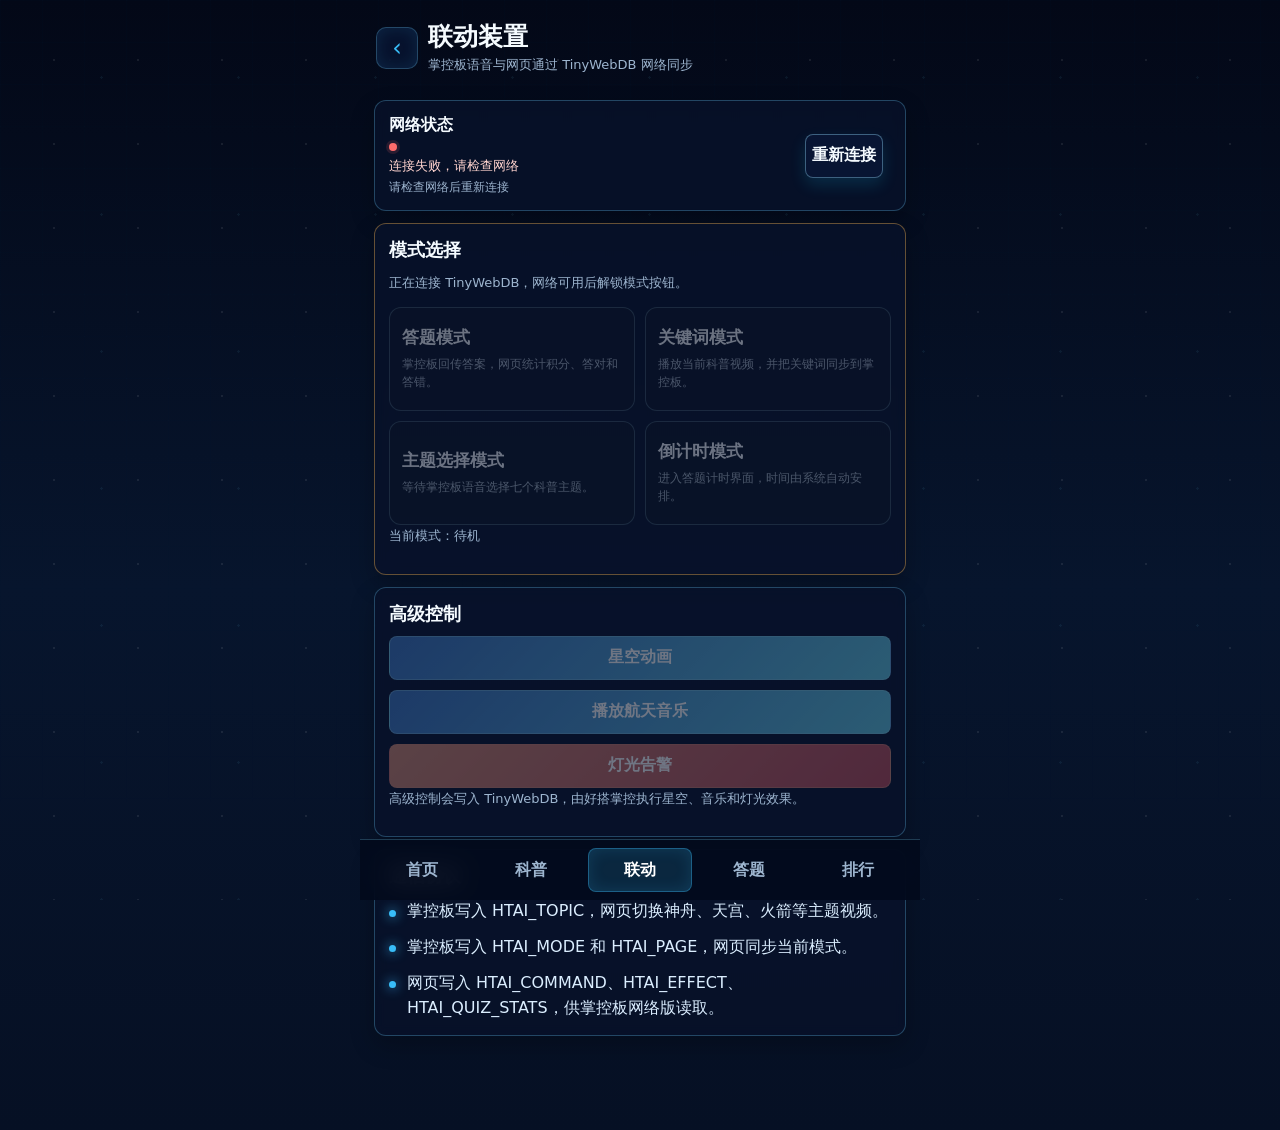
==== commit ad14fe46: "新版修订: 应用用户修订 device/quiz/science HTML + app-common/app.css/quiz/science JS" ====
--- a/device.html
+++ b/device.html
@@ -62,7 +62,7 @@
         <button data-send-command="MUSIC" type="button">播放航天音乐</button>
         <button class="warn" data-send-command="WARN" type="button">灯光告警</button>
       </div>
-      <p class="muted">掌控板语音识别后写入主题 tag；网页读取后打开对应科普视频。灯光和语音合成仍由掌控板本地完成。</p>
+      <p class="muted">高级控制会写入 TinyWebDB，由好搭掌控执行星空、音乐和灯光效果。</p>
     </section>
 
     <section class="panel">
--- a/assets/app.css
+++ b/assets/app.css
@@ -405,6 +405,7 @@
 .quiz-stats > div:last-child { border-bottom: 0; }
 .quiz-stats span { color: var(--muted); }
 .quiz-stats strong { color: #ffe08a; font-size: 20px; }
+.quiz-stats .stats-separator { padding: 0 4px; color: var(--muted); }
 .stats-note { margin: 10px 0 0; }
 
 .question-box {
@@ -1077,3 +1078,55 @@
     transition-duration: .01ms !important;
   }
 }
+
+/* Final restrained pass: keep the existing layout and logic, reduce visual noise. */
+:root {
+  --shadow: 0 10px 24px rgba(0, 0, 0, .24);
+}
+
+body {
+  background:
+    linear-gradient(180deg, #030817 0%, #07152d 52%, #061024 100%);
+}
+
+body::before { opacity: .18; }
+body::after { opacity: .1; }
+
+button,
+.button {
+  box-shadow: 0 7px 16px rgba(30, 211, 255, .14);
+}
+
+.bt-card,
+.panel,
+.tip-card,
+.video-card {
+  box-shadow: var(--shadow);
+  backdrop-filter: blur(6px);
+}
+
+.entry-card {
+  background: rgba(10, 26, 58, .9);
+  box-shadow: 0 9px 20px rgba(0, 0, 0, .18);
+}
+
+.home-hero {
+  background: #06142d;
+}
+
+@media (max-width: 380px) {
+  .app-page { padding-inline: 9px; }
+
+  .button-row > * {
+    flex-basis: 100%;
+  }
+
+  .bottom-nav {
+    gap: 2px;
+    padding-inline: 5px;
+  }
+
+  .bottom-nav a {
+    font-size: 12px;
+  }
+}
